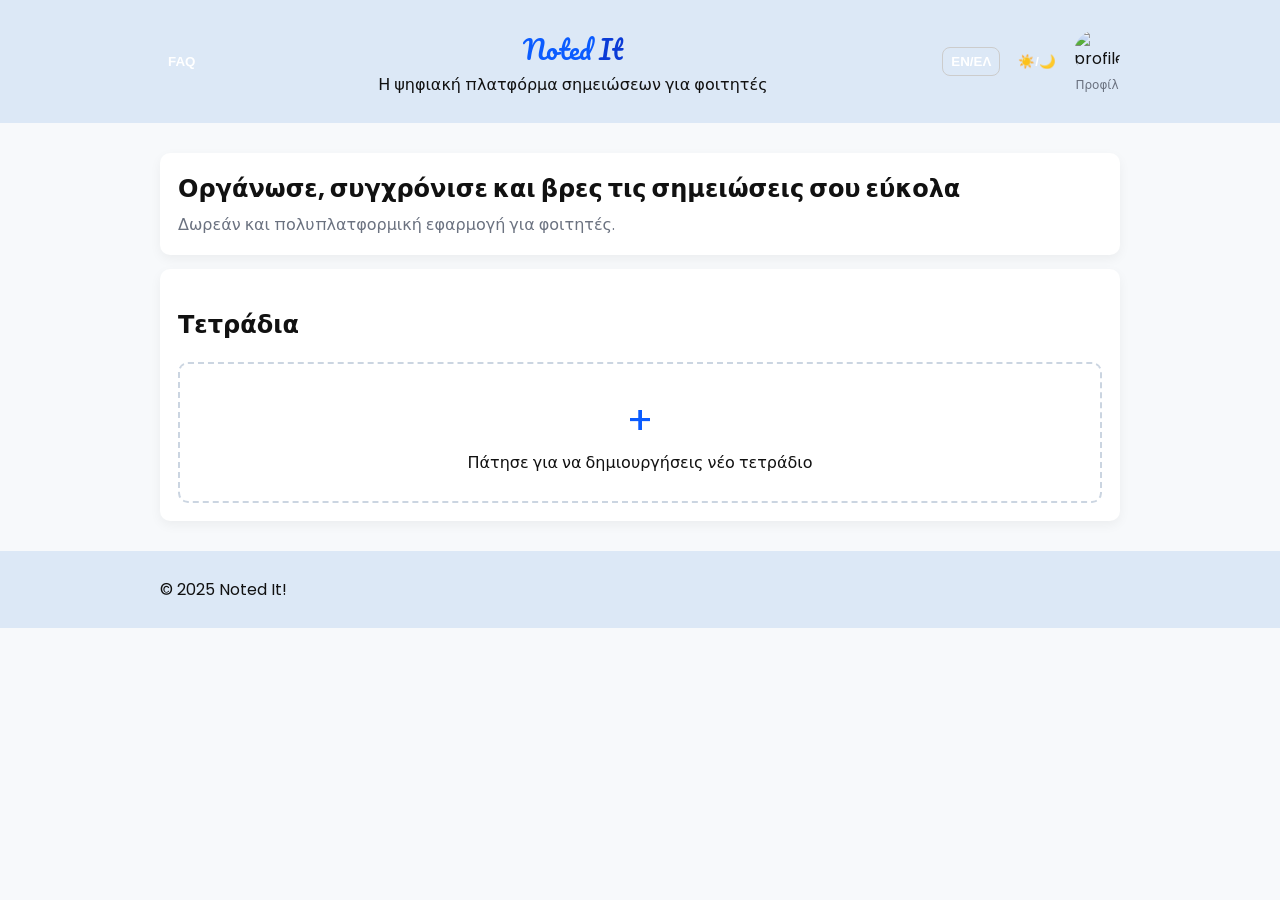
==== notedit/index.html @ 28c4cd70 "fixed a mistake" ====
<!doctype html>
<html lang="el">
<head>
  <meta charset="utf-8" />
  <meta name="viewport" content="width=device-width,initial-scale=1" />
  <title>Noted It — Σημειώσεις για Φοιτητές</title>
  <link href="https://fonts.googleapis.com/css2?family=Poppins:wght@300;400;600&family=Pacifico&display=swap" rel="stylesheet">
  <link rel="stylesheet" href="styles.css">
</head>
<body>
  <header class="site-header" id="siteHeader">
    <div class="container header-inner">
      <button id="faqBtn" class="icon-btn left">FAQ</button>

      <div class="brand">
        <div class="logo-text"><span class="logo-main">Noted</span> <span class="logo-accent">It</span></div>
        <div class="tagline" data-i18n="tagline">Η ψηφιακή πλατφόρμα σημειώσεων για φοιτητές</div>
      </div>

      <div class="controls">
        <button id="langBtn" class="small-ghost">EN/ΕΛ</button>
        <button id="themeBtn" class="icon-btn">☀️/🌙</button>
        <div id="profileWrap" class="profile-wrap" tabindex="0">
          <img id="profileImg" src="assets/default_pic.jpeg" alt="profile">
          <div class="profile-label" data-i18n="profile">Προφίλ</div>
        </div>
      </div>
    </div>
  </header>

  <main class="container">
    <section class="card hero">
      <h1 data-i18n="welcome">Οργάνωσε, συγχρόνισε και βρες τις σημειώσεις σου εύκολα</h1>
      <p data-i18n="hero_desc">Δωρεάν και πολυπλατφορμική εφαρμογή για φοιτητές.</p>
    </section>

    <section id="notebooksSection" class="card notebooks-area">
      <h2 data-i18n="notebooks">Τετράδια</h2>
      <div id="addNotebook" class="add-notebook">
        <div class="plus">+</div>
        <div class="hint" data-i18n="add_hint">Πάτησε για να δημιουργήσεις νέο τετράδιο</div>
      </div>
      <div id="notebooksWrap" class="notebooks-wrap"></div>
    </section>
  </main>

  <footer class="site-footer" id="siteFooter">
    <div class="container">© 2025 Noted It!</div>
  </footer>

  <!-- FAQ Modal -->
  <div id="faqModal" class="modal hidden">
    <div class="modal-content">
      <button id="faqClose" class="modal-close">✕</button>
      <h2 id="faqTitle">FAQ</h2>
      <div id="faqList"></div>
    </div>
  </div>

  <!-- Profile Modal -->
  <div id="profileModal" class="modal hidden">
    <div class="modal-content small">
      <button id="profileClose" class="modal-close">✕</button>
      <h2 data-i18n="profile_settings">Ρυθμίσεις Προφίλ</h2>
      <label>Όνομα:<input id="pName" type="text"></label>
      <label>Email:<input id="pEmail" type="email"></label>
      <label>Αλλαγή εικόνας:<input id="pImage" type="file" accept="image/*"></label>
      <div class="form-actions">
        <button id="saveProfile">Αποθήκευση</button>
        <button id="cancelProfile" class="ghost">Ακύρωση</button>
      </div>
    </div>
  </div>

  <script src="app.js"></script>
</body>
</html>
---- notedit/styles.css ----
:root{
  --pastel:#dce8f6;
  --card:#fff;
  --text:#111;
  --muted:#6b7280;
  --accent:#0b5cff;
  --dark-bg:#0f1724;
  --dark-card:#182237;
  --dark-text:#e6eefc;
}

body{margin:0;font-family:Poppins,system-ui;background:#f7f9fb;color:var(--text)}
.container{max-width:960px;margin:auto;padding:16px}

/* Header/Footer */
.site-header,.site-footer{background:var(--pastel);padding:10px 0}
.header-inner{display:flex;align-items:center;justify-content:space-between}
.brand{text-align:center}
.logo-text{font-family:Pacifico;font-size:26px;color:var(--accent)}
.logo-accent{color:#0b3bd6}
.controls{display:flex;align-items:center;gap:10px}
.profile-wrap{display:flex;flex-direction:column;align-items:center;cursor:pointer}
.profile-wrap img{width:46px;height:46px;border-radius:50%;object-fit:cover}
.profile-label{font-size:12px;color:var(--muted)}

/* Buttons */
.icon-btn,.small-ghost,button{cursor:pointer;border:none;border-radius:8px;font-weight:600}
.icon-btn{background:transparent;padding:6px 8px}
.small-ghost{background:transparent;border:1px solid #ccc;padding:6px 8px}
button{background:var(--accent);color:#fff;padding:8px 12px}

/* Cards */
.card{background:var(--card);border-radius:10px;padding:18px;margin:14px 0;box-shadow:0 4px 12px rgba(0,0,0,0.05)}
.hero h1{margin:0 0 6px}
.hero p{margin:0;color:var(--muted)}

/* Notebooks */
.add-notebook{border:2px dashed #cbd5e1;border-radius:10px;padding:26px;text-align:center;cursor:pointer}
.add-notebook .plus{font-size:40px;color:var(--accent)}
.notebooks-wrap{display:flex;flex-wrap:wrap;gap:10px}
.nb-card{background:#fff;border-radius:10px;padding:12px;width:210px;box-shadow:0 2px 8px rgba(0,0,0,0.05)}
.nb-title{font-weight:700}
.nb-files{font-size:13px;color:var(--muted);margin-top:6px}

/* Modal */
.modal{position:fixed;inset:0;background:rgba(0,0,0,0.4);display:flex;align-items:center;justify-content:center;z-index:100}
.modal-content{background:var(--card);padding:18px;border-radius:10px;position:relative;max-width:500px;width:90%}
.modal-content.small{max-width:360px}
.modal-close{position:absolute;right:8px;top:6px;background:transparent;border:none;font-size:18px;cursor:pointer}
.hidden{display:none}
label{display:block;margin-bottom:8px}
input[type=text],input[type=email],input[type=file]{width:100%;padding:6px;border:1px solid #ddd;border-radius:6px;margin-top:4px}
.form-actions{margin-top:10px;display:flex;gap:8px}

/* Dark */
body.dark{background:var(--dark-bg);color:var(--dark-text)}
body.dark .card{background:var(--dark-card)}
body.dark .site-header,body.dark .site-footer{background:#1a2436;color:var(--dark-text)}
body.dark .add-notebook{border-color:#334155}
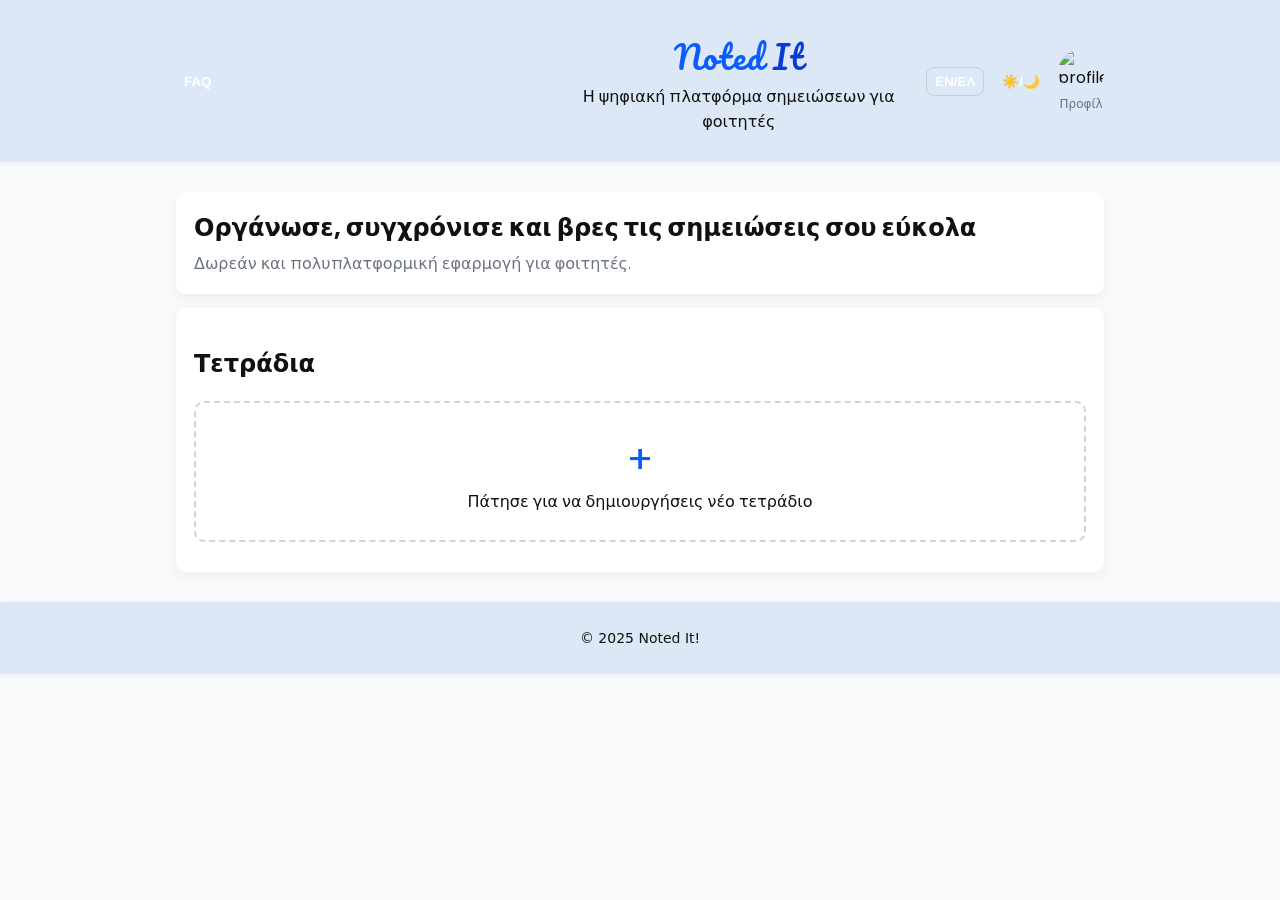
==== commit d6b53b1d: "additions to the app" ====
--- a/notedit/index.html
+++ b/notedit/index.html
@@ -10,7 +10,9 @@
 <body>
   <header class="site-header" id="siteHeader">
     <div class="container header-inner">
-      <button id="faqBtn" class="icon-btn left">FAQ</button>
+      <div class="left-controls">
+        <button id="faqBtn" class="icon-btn left">FAQ</button>
+      </div>
 
       <div class="brand">
         <div class="logo-text"><span class="logo-main">Noted</span> <span class="logo-accent">It</span></div>
@@ -36,16 +38,18 @@
 
     <section id="notebooksSection" class="card notebooks-area">
       <h2 data-i18n="notebooks">Τετράδια</h2>
-      <div id="addNotebook" class="add-notebook">
+
+      <div id="addNotebook" class="add-notebook" title="Δημιουργία τετραδίου">
         <div class="plus">+</div>
         <div class="hint" data-i18n="add_hint">Πάτησε για να δημιουργήσεις νέο τετράδιο</div>
       </div>
+
       <div id="notebooksWrap" class="notebooks-wrap"></div>
     </section>
   </main>
 
   <footer class="site-footer" id="siteFooter">
-    <div class="container">© 2025 Noted It!</div>
+    <div class="container" id="footerText">© 2025 Noted It!</div>
   </footer>
 
   <!-- FAQ Modal -->
@@ -53,7 +57,8 @@
     <div class="modal-content">
       <button id="faqClose" class="modal-close">✕</button>
       <h2 id="faqTitle">FAQ</h2>
-      <div id="faqList"></div>
+      <div id="faqList" class="faq-list"></div>
+      <button id="faqBack" class="ghost">← <span data-i18n="back">Επιστροφή</span></button>
     </div>
   </div>
 
@@ -72,6 +77,10 @@
     </div>
   </div>
 
-  <script src="app.js"></script>
+  <!-- context menu placeholder -->
+  <div id="ctx" class="custom-ctx hidden"></div>
+
+  <!-- main module loader (ES module) -->
+  <script type="module" src="app.js"></script>
 </body>
 </html>
--- a/notedit/styles.css
+++ b/notedit/styles.css
@@ -4,20 +4,24 @@
   --text:#111;
   --muted:#6b7280;
   --accent:#0b5cff;
+  --accent-dark:#0b3bd6;
   --dark-bg:#0f1724;
   --dark-card:#182237;
   --dark-text:#e6eefc;
+  --radius:10px;
 }
 
+*{box-sizing:border-box}
 body{margin:0;font-family:Poppins,system-ui;background:#f7f9fb;color:var(--text)}
 .container{max-width:960px;margin:auto;padding:16px}
 
 /* Header/Footer */
-.site-header,.site-footer{background:var(--pastel);padding:10px 0}
+.site-header,.site-footer{background:var(--pastel);padding:12px 0;box-shadow:0 2px 6px rgba(0,0,0,0.04)}
 .header-inner{display:flex;align-items:center;justify-content:space-between}
-.brand{text-align:center}
-.logo-text{font-family:Pacifico;font-size:26px;color:var(--accent)}
-.logo-accent{color:#0b3bd6}
+.left-controls{flex:1}
+.brand{text-align:center;flex:1}
+.logo-text{font-family:Pacifico, cursive;font-size:32px;color:var(--accent);letter-spacing:1px}
+.logo-accent{color:var(--accent-dark)}
 .controls{display:flex;align-items:center;gap:10px}
 .profile-wrap{display:flex;flex-direction:column;align-items:center;cursor:pointer}
 .profile-wrap img{width:46px;height:46px;border-radius:50%;object-fit:cover}
@@ -30,17 +34,21 @@
 button{background:var(--accent);color:#fff;padding:8px 12px}
 
 /* Cards */
-.card{background:var(--card);border-radius:10px;padding:18px;margin:14px 0;box-shadow:0 4px 12px rgba(0,0,0,0.05)}
+.card{background:var(--card);border-radius:var(--radius);padding:18px;margin:14px 0;box-shadow:0 4px 12px rgba(0,0,0,0.05)}
 .hero h1{margin:0 0 6px}
 .hero p{margin:0;color:var(--muted)}
 
 /* Notebooks */
 .add-notebook{border:2px dashed #cbd5e1;border-radius:10px;padding:26px;text-align:center;cursor:pointer}
 .add-notebook .plus{font-size:40px;color:var(--accent)}
-.notebooks-wrap{display:flex;flex-wrap:wrap;gap:10px}
-.nb-card{background:#fff;border-radius:10px;padding:12px;width:210px;box-shadow:0 2px 8px rgba(0,0,0,0.05)}
+.notebooks-wrap{display:flex;flex-wrap:wrap;gap:10px;margin-top:12px}
+.nb-card{background:#fff;border-radius:10px;padding:12px;width:210px;box-shadow:0 2px 8px rgba(0,0,0,0.05);position:relative}
 .nb-title{font-weight:700}
-.nb-files{font-size:13px;color:var(--muted);margin-top:6px}
+.nb-files{font-size:13px;color:var(--muted);margin-top:8px}
+.nb-thumbs{display:flex;flex-wrap:wrap;gap:6px;margin-top:8px}
+.nb-thumb{width:56px;height:56px;border-radius:6px;overflow:hidden;display:flex;align-items:center;justify-content:center;border:1px solid #eee}
+.nb-thumb img{width:100%;height:100%;object-fit:cover}
+.nb-pdf{font-size:12px;text-align:center;padding:6px;}
 
 /* Modal */
 .modal{position:fixed;inset:0;background:rgba(0,0,0,0.4);display:flex;align-items:center;justify-content:center;z-index:100}
@@ -52,8 +60,23 @@
 input[type=text],input[type=email],input[type=file]{width:100%;padding:6px;border:1px solid #ddd;border-radius:6px;margin-top:4px}
 .form-actions{margin-top:10px;display:flex;gap:8px}
 
+/* custom context menu */
+.custom-ctx{position:fixed;background:#fff;border:1px solid #ccc;border-radius:8px;z-index:400;padding:6px;box-shadow:0 6px 18px rgba(0,0,0,0.08)}
+.custom-ctx div{padding:8px 12px;cursor:pointer;border-radius:6px}
+.custom-ctx div:hover{background:#f3f4f6}
+
+/* Footer */
+.site-footer{text-align:center;font-weight:500;font-size:14px}
+
 /* Dark */
 body.dark{background:var(--dark-bg);color:var(--dark-text)}
 body.dark .card{background:var(--dark-card)}
 body.dark .site-header,body.dark .site-footer{background:#1a2436;color:var(--dark-text)}
 body.dark .add-notebook{border-color:#334155}
+
+/* small screens */
+@media (max-width:640px){
+  .header-inner{flex-direction:column;gap:8px}
+  .brand{text-align:center}
+  .notebooks-wrap{justify-content:center}
+}
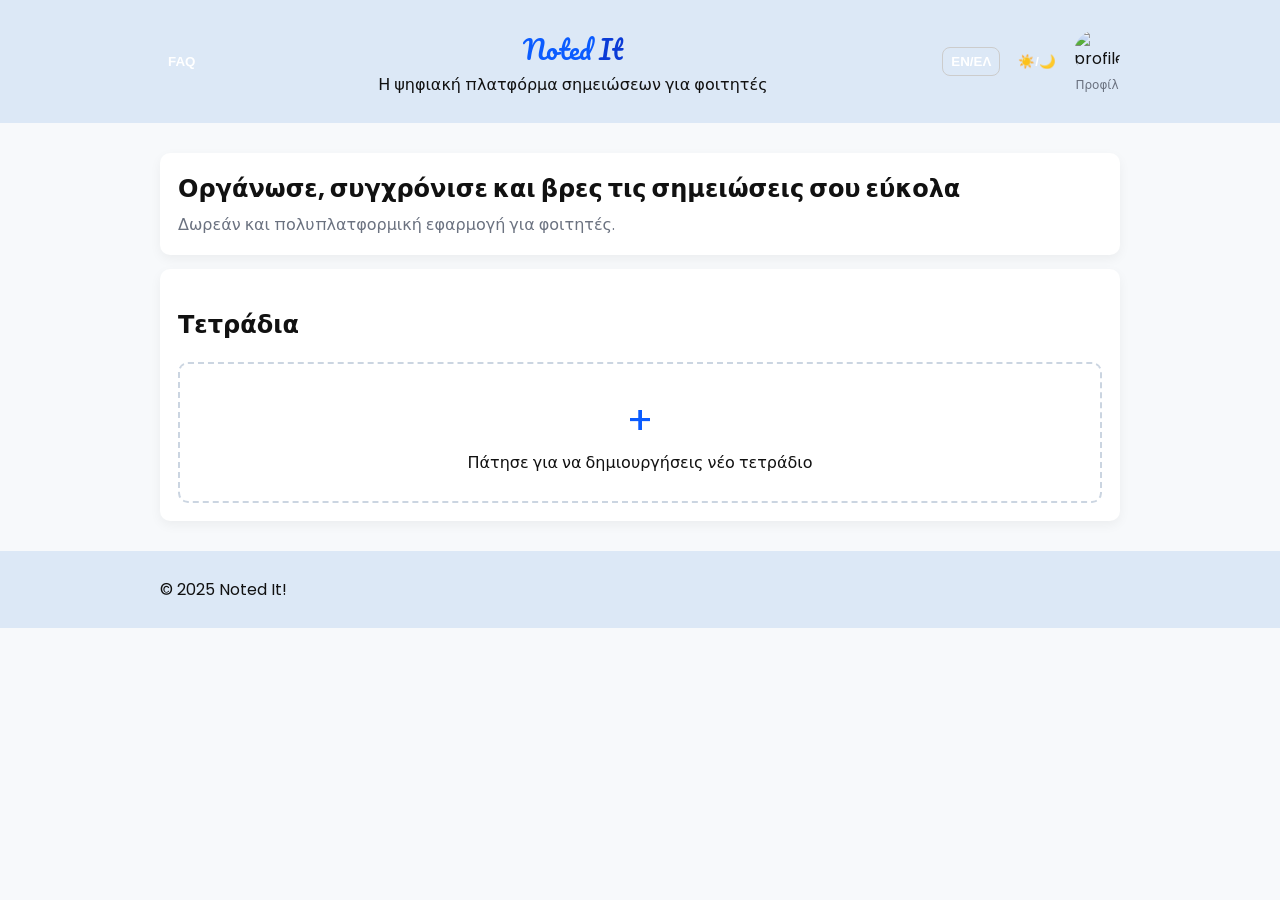
==== commit fab9a9cd: "fixed the code" ====
--- a/notedit/index.html
+++ b/notedit/index.html
@@ -10,9 +10,7 @@
 <body>
   <header class="site-header" id="siteHeader">
     <div class="container header-inner">
-      <div class="left-controls">
-        <button id="faqBtn" class="icon-btn left">FAQ</button>
-      </div>
+      <button id="faqBtn" class="icon-btn left">FAQ</button>
 
       <div class="brand">
         <div class="logo-text"><span class="logo-main">Noted</span> <span class="logo-accent">It</span></div>
@@ -38,18 +36,16 @@
 
     <section id="notebooksSection" class="card notebooks-area">
       <h2 data-i18n="notebooks">Τετράδια</h2>
-
-      <div id="addNotebook" class="add-notebook" title="Δημιουργία τετραδίου">
+      <div id="addNotebook" class="add-notebook">
         <div class="plus">+</div>
         <div class="hint" data-i18n="add_hint">Πάτησε για να δημιουργήσεις νέο τετράδιο</div>
       </div>
-
       <div id="notebooksWrap" class="notebooks-wrap"></div>
     </section>
   </main>
 
   <footer class="site-footer" id="siteFooter">
-    <div class="container" id="footerText">© 2025 Noted It!</div>
+    <div class="container">© 2025 Noted It!</div>
   </footer>
 
   <!-- FAQ Modal -->
@@ -57,8 +53,7 @@
     <div class="modal-content">
       <button id="faqClose" class="modal-close">✕</button>
       <h2 id="faqTitle">FAQ</h2>
-      <div id="faqList" class="faq-list"></div>
-      <button id="faqBack" class="ghost">← <span data-i18n="back">Επιστροφή</span></button>
+      <div id="faqList"></div>
     </div>
   </div>
 
@@ -77,10 +72,6 @@
     </div>
   </div>
 
-  <!-- context menu placeholder -->
-  <div id="ctx" class="custom-ctx hidden"></div>
-
-  <!-- main module loader (ES module) -->
-  <script type="module" src="app.js"></script>
+  <script src="app.js"></script>
 </body>
-</html>
+</html>
--- a/notedit/styles.css
+++ b/notedit/styles.css
@@ -4,24 +4,20 @@
   --text:#111;
   --muted:#6b7280;
   --accent:#0b5cff;
-  --accent-dark:#0b3bd6;
   --dark-bg:#0f1724;
   --dark-card:#182237;
   --dark-text:#e6eefc;
-  --radius:10px;
 }
 
-*{box-sizing:border-box}
 body{margin:0;font-family:Poppins,system-ui;background:#f7f9fb;color:var(--text)}
 .container{max-width:960px;margin:auto;padding:16px}
 
 /* Header/Footer */
-.site-header,.site-footer{background:var(--pastel);padding:12px 0;box-shadow:0 2px 6px rgba(0,0,0,0.04)}
+.site-header,.site-footer{background:var(--pastel);padding:10px 0}
 .header-inner{display:flex;align-items:center;justify-content:space-between}
-.left-controls{flex:1}
-.brand{text-align:center;flex:1}
-.logo-text{font-family:Pacifico, cursive;font-size:32px;color:var(--accent);letter-spacing:1px}
-.logo-accent{color:var(--accent-dark)}
+.brand{text-align:center}
+.logo-text{font-family:Pacifico;font-size:26px;color:var(--accent)}
+.logo-accent{color:#0b3bd6}
 .controls{display:flex;align-items:center;gap:10px}
 .profile-wrap{display:flex;flex-direction:column;align-items:center;cursor:pointer}
 .profile-wrap img{width:46px;height:46px;border-radius:50%;object-fit:cover}
@@ -34,21 +30,17 @@
 button{background:var(--accent);color:#fff;padding:8px 12px}
 
 /* Cards */
-.card{background:var(--card);border-radius:var(--radius);padding:18px;margin:14px 0;box-shadow:0 4px 12px rgba(0,0,0,0.05)}
+.card{background:var(--card);border-radius:10px;padding:18px;margin:14px 0;box-shadow:0 4px 12px rgba(0,0,0,0.05)}
 .hero h1{margin:0 0 6px}
 .hero p{margin:0;color:var(--muted)}
 
 /* Notebooks */
 .add-notebook{border:2px dashed #cbd5e1;border-radius:10px;padding:26px;text-align:center;cursor:pointer}
 .add-notebook .plus{font-size:40px;color:var(--accent)}
-.notebooks-wrap{display:flex;flex-wrap:wrap;gap:10px;margin-top:12px}
-.nb-card{background:#fff;border-radius:10px;padding:12px;width:210px;box-shadow:0 2px 8px rgba(0,0,0,0.05);position:relative}
+.notebooks-wrap{display:flex;flex-wrap:wrap;gap:10px}
+.nb-card{background:#fff;border-radius:10px;padding:12px;width:210px;box-shadow:0 2px 8px rgba(0,0,0,0.05)}
 .nb-title{font-weight:700}
-.nb-files{font-size:13px;color:var(--muted);margin-top:8px}
-.nb-thumbs{display:flex;flex-wrap:wrap;gap:6px;margin-top:8px}
-.nb-thumb{width:56px;height:56px;border-radius:6px;overflow:hidden;display:flex;align-items:center;justify-content:center;border:1px solid #eee}
-.nb-thumb img{width:100%;height:100%;object-fit:cover}
-.nb-pdf{font-size:12px;text-align:center;padding:6px;}
+.nb-files{font-size:13px;color:var(--muted);margin-top:6px}
 
 /* Modal */
 .modal{position:fixed;inset:0;background:rgba(0,0,0,0.4);display:flex;align-items:center;justify-content:center;z-index:100}
@@ -60,23 +52,8 @@
 input[type=text],input[type=email],input[type=file]{width:100%;padding:6px;border:1px solid #ddd;border-radius:6px;margin-top:4px}
 .form-actions{margin-top:10px;display:flex;gap:8px}
 
-/* custom context menu */
-.custom-ctx{position:fixed;background:#fff;border:1px solid #ccc;border-radius:8px;z-index:400;padding:6px;box-shadow:0 6px 18px rgba(0,0,0,0.08)}
-.custom-ctx div{padding:8px 12px;cursor:pointer;border-radius:6px}
-.custom-ctx div:hover{background:#f3f4f6}
-
-/* Footer */
-.site-footer{text-align:center;font-weight:500;font-size:14px}
-
 /* Dark */
 body.dark{background:var(--dark-bg);color:var(--dark-text)}
 body.dark .card{background:var(--dark-card)}
 body.dark .site-header,body.dark .site-footer{background:#1a2436;color:var(--dark-text)}
-body.dark .add-notebook{border-color:#334155}
-
-/* small screens */
-@media (max-width:640px){
-  .header-inner{flex-direction:column;gap:8px}
-  .brand{text-align:center}
-  .notebooks-wrap{justify-content:center}
-}
+body.dark .add-notebook{border-color:#334155}
